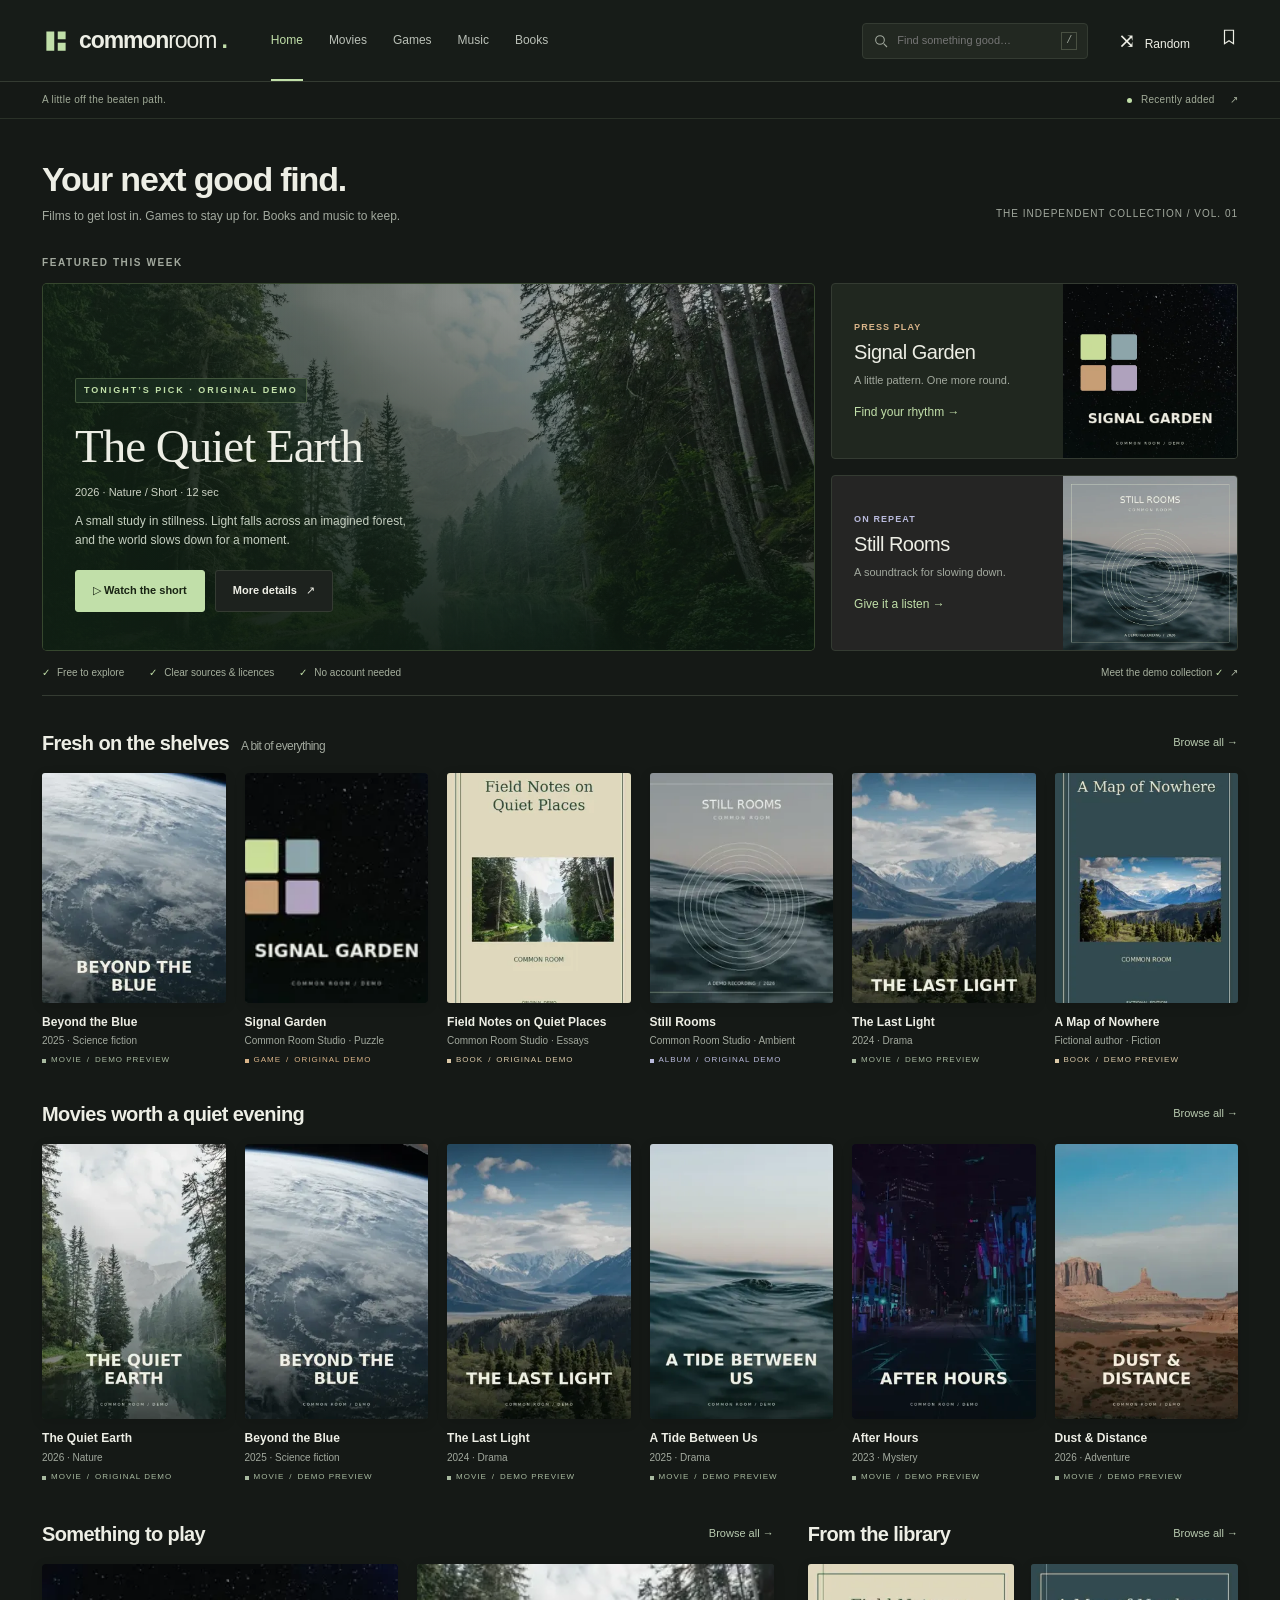
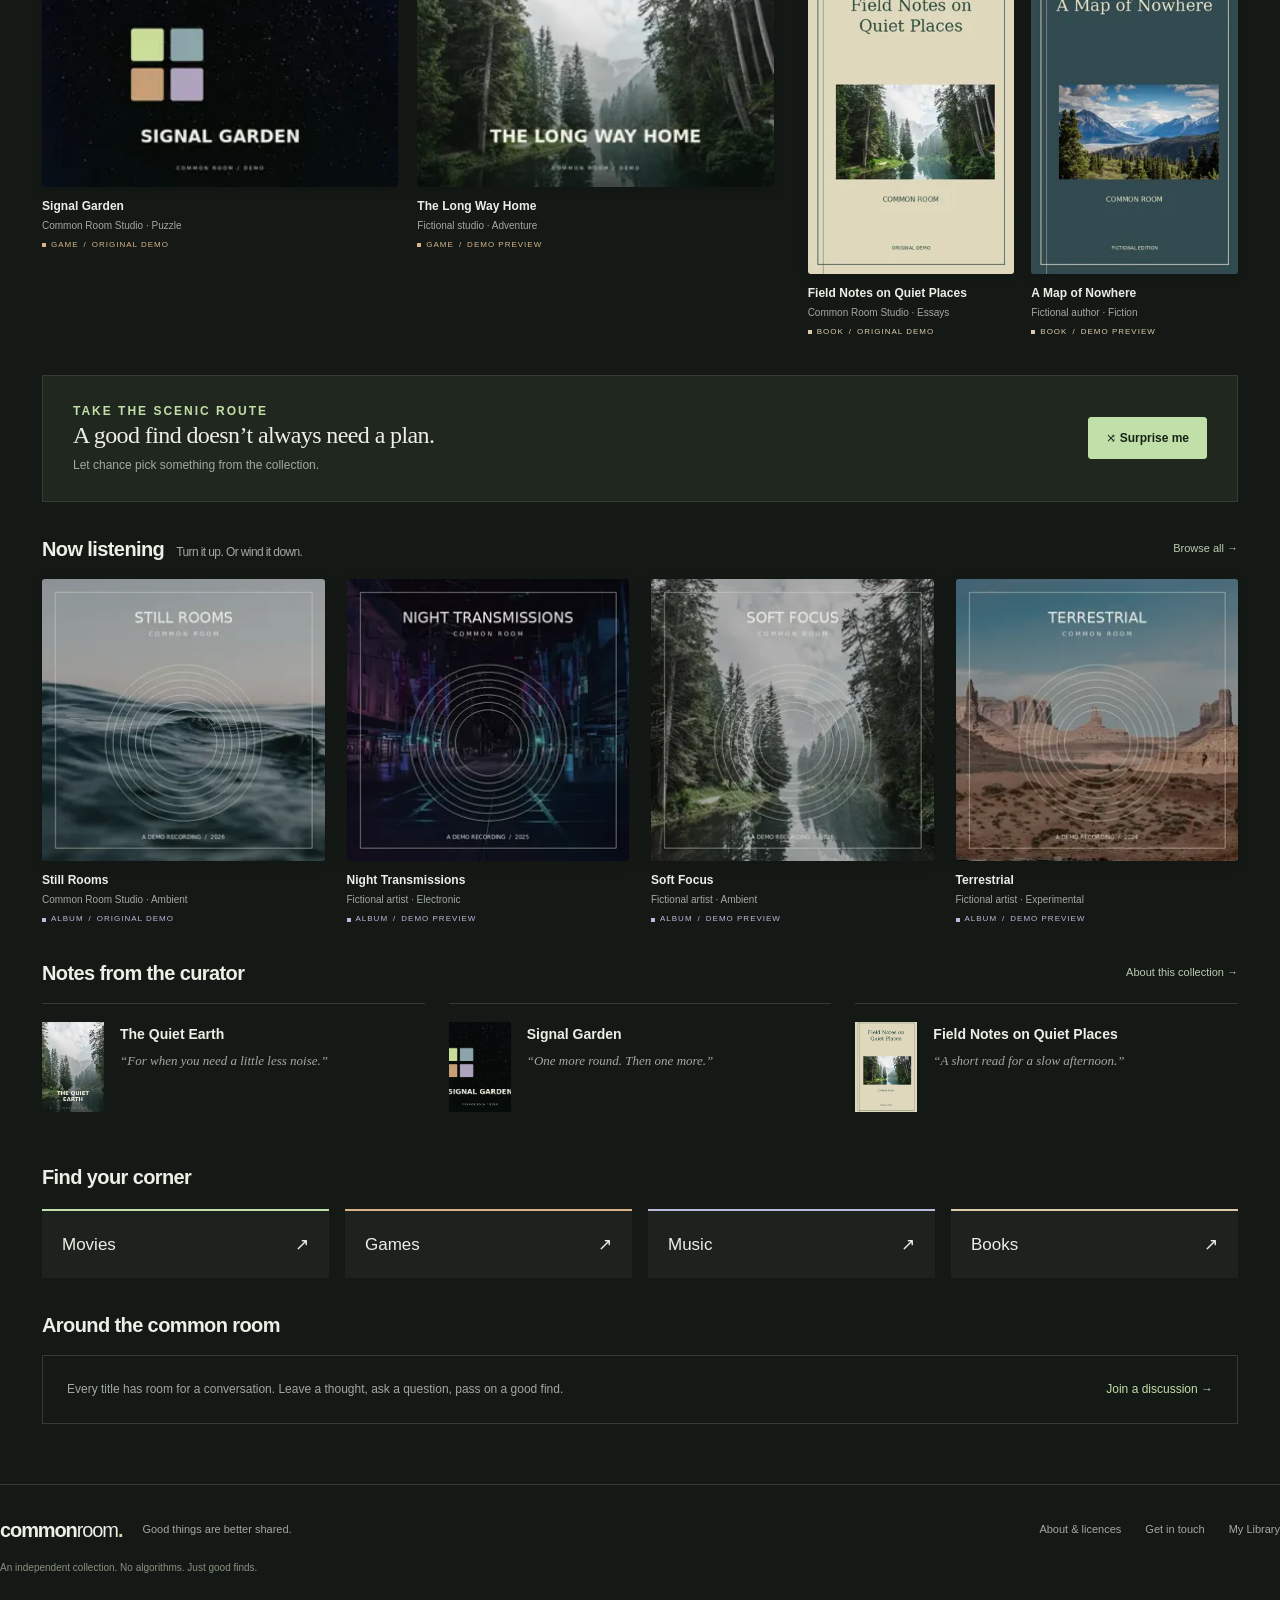
==== index.html @ 0d17df6a "Build The Common Room" ====
<!doctype html>
<html lang="en">
  <head>
    <meta charset="utf-8" />
    <meta name="viewport" content="width=device-width, initial-scale=1" />
    <title>Your next good find. — Common Room</title>
    <meta
      name="description"
      content="An independent collection of openly shareable movies, games, music and books. Browse, read, play, and save your next good find."
    />
    <meta name="theme-color" content="#141815" />
    <meta property="og:type" content="website" />
    <meta property="og:title" content="Your next good find. — Common Room" />
    <meta
      property="og:description"
      content="Good things are better shared. An independent digital collection."
    />
    <link rel="icon" href="/assets/images/favicon.svg" type="image/svg+xml" />
    <link rel="stylesheet" href="/assets/css/base.css" />
    <link rel="stylesheet" href="/assets/css/layout.css" />
    <link rel="stylesheet" href="/assets/css/components.css" />
    <link rel="stylesheet" href="/assets/css/responsive.css" />
    <script type="module" src="/assets/js/app.js"></script>
    <link
      rel="preload"
      as="image"
      href="/assets/images/forest-wide.webp"
      imagesrcset="/assets/images/forest-small.webp 640w, /assets/images/forest-wide.webp 1280w"
      imagesizes="(max-width: 760px) 100vw, 65vw"
    />
  </head>

  <body data-page="home" data-kind="index">
    <a class="skip" href="#main">Skip to content</a>
    <header class="site-header">
      <div class="header-inner">
        <a class="brand" href="/index.html" aria-label="commonroom home">
          <svg viewBox="0 0 32 32" aria-hidden="true">
            <path
              d="M5 5h9v22H5zM18 5h9v9h-9zM18 18h9v9h-9z"
              fill="currentColor"
            />
          </svg>
          <span
            >common<span class="brand-light">room</span>
            <span class="brand-dot">.</span>
          </span></a
        >
        <button
          class="menu-toggle icon-button"
          aria-expanded="false"
          aria-controls="navigation"
          aria-label="Toggle navigation"
        >
          ☰
        </button>
        <nav id="navigation" aria-label="Main navigation">
          <a href="/index.html" aria-current="page">Home</a>
          <a href="/movies.html">Movies</a>
          <a href="/games.html">Games</a>
          <a href="/music.html">Music</a>
          <a href="/books.html">Books</a>
        </nav>
        <form class="header-search" action="/search.html" role="search">
          <label class="sr-only" for="global-search"
            >Search the collection</label
          >
          <svg viewBox="0 0 24 24" aria-hidden="true">
            <circle cx="10.5" cy="10.5" r="6.5" />
            <path d="m16 16 5 5" />
          </svg>
          <input
            id="global-search"
            name="q"
            placeholder="Find something good…"
            type="search"
          />
          <kbd>/</kbd>
        </form>
        <button class="random-header" data-random>
          <span aria-hidden="true">⤨</span> Random
        </button>
        <a class="library-link" href="/library.html" aria-label="My Library"
          ><svg viewBox="0 0 24 24" aria-hidden="true">
            <path d="M6 3h12v18l-6-4-6 4z" /></svg
        ></a>
      </div>
    </header>
    <div class="utility-bar">
      <div>
        <span>A little off the beaten path.</span>
        <a href="/recently-added.html"
          ><span class="live-dot"></span> Recently added
          <span aria-hidden="true">↗</span></a
        >
      </div>
    </div>
    <main id="main" tabindex="-1">
      <div class="initial-state">
        <p class="eyebrow">COMMON ROOM / THE COLLECTION</p>
        <h1>Your next good find.</h1>
        <p class="loading">Opening the shelves…</p>
      </div>
    </main>
    <footer class="site-footer">
      <a class="brand" href="/index.html"
        >common<span class="brand-light">room</span
        ><span class="brand-dot">.</span></a
      >
      <p>Good things are better shared.</p>
      <nav aria-label="Footer">
        <a href="/about.html">About & licences</a>
        <a href="/about.html#contact">Get in touch</a>
        <a href="/library.html">My Library</a>
      </nav>
      <small>An independent collection. No algorithms. Just good finds.</small>
    </footer>
    <div id="audio-dock" hidden></div>
    <div id="toast" role="status" class="toast" hidden></div>
    <noscript>
      <div class="noscript">
        JavaScript is needed to browse the catalogue and use players. You can
        still read <a href="/about.html">About & licences</a> or open the
        <a href="/data/movies.json">catalogue data</a>.
      </div>
    </noscript>
  </body>
</html>
---- assets/css/base.css ----
:root {
  color-scheme: dark;
  --bg: #151916;
  --surface: #1d221e;
  --surface-2: #242b24;
  --ink: #edeee5;
  --muted: #a2a99e;
  --line: #343b32;
  --accent: #c1dfa9;
  --gold: #d8bd83;
  --movie: #c1dfa9;
  --game: #d9b489;
  --book: #dccaa9;
  --music: #b9badc;
  --radius: 4px;
  --space: 24px;
  --duration: 180ms;
  font-family: Arial, Helvetica, sans-serif;
  font-synthesis: none;
}

* {
  box-sizing: border-box;
}

body {
  margin: 0;
  background: var(--bg);
  color: var(--ink);
  font-size: 14px;
  line-height: 1.6;
}

button,
input,
select,
textarea {
  font: inherit;
}

button,
a,
input,
select,
textarea {
  -webkit-tap-highlight-color: transparent;
}

button {
  cursor: pointer;
}

a {
  color: inherit;
  text-decoration: none;
}

a:hover {
  color: var(--accent);
}

button {
  color: inherit;
}

img {
  max-width: 100%;
  display: block;
}

button,
input,
select,
textarea {
  border-radius: var(--radius);
}

button:disabled {
  opacity: 0.5;
  cursor: not-allowed;
}

button:focus-visible,
a:focus-visible,
input:focus-visible,
select:focus-visible,
textarea:focus-visible,
summary:focus-visible {
  outline: 2px solid var(--accent);
  outline-offset: 5px;
}

h1,
h2,
h3,
p {
  margin-top: 0;
}

h1,
h2,
h3 {
  line-height: 1.2;
}

h1 {
  font-size: clamp(32px, 4vw, 49px);
  letter-spacing: -1.7px;
}

h2 {
  font-size: 24px;
  letter-spacing: -0.6px;
}

h3 {
  font-size: 16px;
}

p {
  color: var(--muted);
}

svg {
  width: 20px;
  height: 20px;
  fill: none;
  stroke: currentColor;
  stroke-width: 1.6;
}

button {
  border: 1px solid var(--line);
  background: var(--surface);
  padding: 10px 16px;
}

button:hover {
  border-color: #77836e;
  background: #2c3529;
}

input,
select,
textarea {
  background: #20261f;
  border: 1px solid var(--line);
  color: var(--ink);
  padding: 10px 12px;
  max-width: 100%;
}

textarea {
  resize: vertical;
  min-height: 110px;
}

label {
  font-size: 12px;
  color: var(--muted);
}

[hidden] {
  display: none !important;
}
.sr-only {
  position: absolute;
  width: 1px;
  height: 1px;
  padding: 0;
  margin: -1px;
  overflow: hidden;
  clip: rect(0, 0, 0, 0);
  white-space: nowrap;
  border: 0;
}
.skip {
  position: fixed;
  top: -60px;
  left: 20px;
  background: var(--accent);
  color: var(--bg);
  padding: 12px;
  z-index: 100;
}
.skip:focus {
  top: 10px;
}
.eyebrow {
  font-size: 10px;
  font-weight: 700;
  letter-spacing: 2px;
  color: var(--accent);
  text-transform: uppercase;
  margin-bottom: 12px;
}
.muted {
  color: var(--muted);
}
.meta {
  font-size: 12px;
  color: var(--muted);
}
.button {
  display: inline-flex;
  justify-content: center;
  align-items: center;
  gap: 9px;
  padding: 10px 17px;
  border: 1px solid var(--line);
  border-radius: 3px;
  font-size: 12px;
  font-weight: 600;
  min-height: 42px;
  background: var(--surface);
}
.button:hover {
  background: #34402e;
  color: var(--ink);
}
.primary {
  background: var(--accent);
  color: #182313;
  border-color: var(--accent);
}
.primary:hover {
  background: #d3ebbf;
  color: #182313;
}
.text-link {
  font-size: 12px;
  color: var(--accent);
}
.text-link:hover {
  text-decoration: underline;
}
.badge {
  display: inline-block;
  border: 1px solid #b8d5a544;
  color: #c6d5bb;
  padding: 2px 6px;
  font-size: 9px;
  line-height: 1.5;
  letter-spacing: 0.4px;
  border-radius: 2px;
}
.demo-badge {
  color: #c8bba4;
  border-color: #c8bba444;
}
.empty {
  padding: 65px 20px;
  text-align: center;
  border: 1px dashed var(--line);
}
.empty h1 {
  font-size: 34px;
}
.error {
  color: #edb5a7;
}
.prose {
  max-width: 760px;
  line-height: 1.85;
}
.prose h2 {
  margin-top: 36px;
}
.prose a {
  text-decoration: underline;
  color: var(--accent);
}
.toast {
  position: fixed;
  bottom: 100px;
  left: 50%;
  transform: translateX(-50%);
  padding: 12px 20px;
  background: var(--accent);
  color: #1c2919;
  z-index: 100;
  box-shadow: 0 4px 25px #0005;
  max-width: 90vw;
}
.noscript {
  padding: 20px;
  background: #442e25;
}
.loading {
  animation: breathe 2s ease-in-out infinite;
}
@keyframes breathe {
  50% {
    opacity: 0.5;
  }
}
@media (prefers-reduced-motion: reduce) {
  *,
  *::before,
  *::after {
    animation: none !important;
    transition: none !important;
    scroll-behavior: auto !important;
  }
}
---- assets/css/layout.css ----
.site-header {
  height: 82px;
  border-bottom: 1px solid var(--line);
  background: #171c18;
}
.header-inner {
  max-width: 1400px;
  margin: auto;
  height: 100%;
  padding: 0 42px;
  display: flex;
  align-items: center;
  gap: 30px;
}
.brand {
  display: inline-flex;
  align-items: center;
  font-size: 23px;
  font-weight: 800;
  letter-spacing: -1.1px;
  white-space: nowrap;
  line-height: 1;
}
.brand svg {
  width: 28px;
  height: 28px;
  color: var(--accent);
  stroke: none;
  margin-right: 9px;
}
.brand-light {
  font-weight: 400;
}
.brand-dot {
  color: var(--accent);
}
.header-inner nav {
  display: flex;
  align-items: center;
  gap: 26px;
  height: 100%;
  margin-left: 14px;
}
.header-inner nav a {
  height: 100%;
  display: flex;
  align-items: center;
  position: relative;
  font-size: 12px;
  color: #bac0b7;
}
.header-inner nav a[aria-current] {
  color: var(--accent);
}
.header-inner nav a[aria-current]:after {
  content: "";
  height: 2px;
  background: var(--accent);
  position: absolute;
  bottom: 0;
  left: 0;
  right: 0;
}
.header-search {
  margin-left: auto;
  display: flex;
  align-items: center;
  background: #222821;
  border: 1px solid var(--line);
  height: 36px;
  border-radius: 4px;
  width: 226px;
  padding: 0 10px;
}
.header-search svg {
  width: 16px;
  flex-shrink: 0;
  color: var(--muted);
}
.header-search input {
  padding: 5px 8px;
  border: 0;
  background: none;
  width: 100%;
  font-size: 11px;
  outline-offset: 0;
}
.header-search kbd {
  font-size: 10px;
  border: 1px solid #495042;
  line-height: 16px;
  padding: 0 4px;
  color: var(--muted);
}
.random-header {
  background: none;
  border: 0;
  font-size: 12px;
  padding: 0;
  white-space: nowrap;
}
.random-header span {
  font-size: 21px;
  margin-right: 5px;
}
.library-link svg {
  width: 18px;
}
.menu-toggle {
  display: none;
}
.utility-bar {
  border-bottom: 1px solid #2a3128;
}
.utility-bar > div {
  max-width: 1400px;
  margin: auto;
  padding: 10px 42px;
  display: flex;
  justify-content: space-between;
  font-size: 10px;
  color: #a1ab98;
  letter-spacing: 0.3px;
}
.live-dot {
  display: inline-block;
  width: 5px;
  height: 5px;
  background: var(--accent);
  border-radius: 50%;
  vertical-align: middle;
  margin-right: 6px;
}
.utility-bar a span:last-child {
  margin-left: 12px;
}
main {
  max-width: 1400px;
  margin: auto;
  padding: 40px 42px 60px;
  min-height: 60vh;
}
.home-intro {
  display: flex;
  justify-content: space-between;
  align-items: end;
  margin-bottom: 29px;
}
.home-intro h1 {
  font-size: 34px;
  letter-spacing: -1.2px;
  margin-bottom: 7px;
  font-weight: 600;
}
.home-intro p {
  font-size: 12px;
  margin: 0;
}
.edition {
  font-size: 10px;
  letter-spacing: 1px;
  color: var(--muted);
  padding-bottom: 4px;
}
.section-heading {
  display: flex;
  align-items: center;
  justify-content: space-between;
  margin: 0 0 18px;
  gap: 12px;
}
.section-heading h2 {
  font-size: 20px;
  margin: 0;
}
.section-heading h2 span {
  font-weight: 400;
  color: var(--muted);
  font-size: 12px;
  margin-left: 12px;
}
.section-heading > a {
  font-size: 11px;
  color: #b9cbb0;
  white-space: nowrap;
}
.section-heading > a:hover {
  text-decoration: underline;
}
.feature-heading {
  font-size: 10px;
  text-transform: uppercase;
  letter-spacing: 1.6px;
  font-weight: 600;
  color: var(--muted);
  margin-bottom: 12px;
}
.feature-grid {
  display: grid;
  grid-template-columns: 1.9fr 1fr;
  gap: 16px;
}
.main-feature {
  min-height: 360px;
  position: relative;
  overflow: hidden;
  border-radius: 5px;
  border: 1px solid #4f5d4166;
  background: #263822;
}
.main-feature > img {
  width: 100%;
  height: 100%;
  object-fit: cover;
  position: absolute;
  inset: 0;
  filter: brightness(0.8);
}
.main-feature:after {
  content: "";
  position: absolute;
  inset: 0;
  background:
    linear-gradient(90deg, #102014c9, transparent 95%),
    linear-gradient(0deg, #0b170fe0, transparent 95%);
  pointer-events: none;
}
.feature-copy {
  position: relative;
  z-index: 1;
  padding: 32px;
  max-width: 500px;
  display: flex;
  flex-direction: column;
  align-items: start;
  min-height: 360px;
  justify-content: end;
}
.feature-copy .eyebrow {
  font-size: 9px;
  background: #1b3021bd;
  border: 1px solid #81996d66;
  padding: 4px 8px;
  border-radius: 2px;
  margin-bottom: 15px;
}
.feature-copy h2 {
  font-family: Georgia, serif;
  font-size: 47px;
  font-weight: 400;
  letter-spacing: -1px;
  margin: 0 0 10px;
}
.feature-copy .meta {
  font-size: 11px;
  color: #ccd2c4;
}
.feature-copy p {
  max-width: 340px;
  font-size: 12px;
  color: #c5cfc0;
  margin: 10px 0 20px;
}
.feature-copy .actions {
  display: flex;
  gap: 10px;
}
.feature-copy .button {
  font-size: 11px;
}
.side-features {
  display: grid;
  grid-template-rows: 1fr 1fr;
  gap: 16px;
}
.side-feature {
  display: grid;
  grid-template-columns: 1fr 43%;
  border: 1px solid var(--line);
  overflow: hidden;
  background: #20271f;
  border-radius: 4px;
}
.side-feature > div {
  padding: 24px 22px;
  display: flex;
  flex-direction: column;
  align-items: start;
  justify-content: center;
}
.side-feature img {
  width: 100%;
  height: 100%;
  object-fit: cover;
  max-height: 175px;
}
.side-feature h3 {
  font-size: 20px;
  letter-spacing: -0.5px;
  font-weight: 500;
  margin: 4px 0 8px;
}
.side-feature p {
  font-size: 11px;
  margin: 0 0 13px;
}
.side-feature .eyebrow {
  font-size: 9px;
  letter-spacing: 1.1px;
  margin-bottom: 2px;
}
.side-feature.music {
  background: #252524;
}
.side-feature.music .eyebrow {
  color: var(--music);
}
.side-feature.games .eyebrow {
  color: var(--game);
}
.principle-strip {
  display: flex;
  justify-content: space-between;
  align-items: center;
  padding: 14px 0;
  border-bottom: 1px solid var(--line);
  color: #a6b09e;
  font-size: 10px;
}
.principle-strip div {
  display: flex;
  gap: 25px;
}
.principle-strip span:before {
  content: "✓";
  color: var(--accent);
  margin-right: 7px;
}
.principle-strip a {
  font-size: 10px;
}
.shelf-section {
  margin-top: 35px;
}
.poster-grid {
  display: grid;
  grid-template-columns: repeat(6, minmax(0, 1fr));
  gap: 19px;
}
.mixed-grid {
  display: grid;
  grid-template-columns: repeat(6, minmax(0, 1fr));
  gap: 19px;
}
.home-lower {
  display: grid;
  grid-template-columns: 1.7fr 1fr;
  gap: 34px;
  margin-top: 38px;
}
.home-lower .shelf-section {
  margin-top: 0;
}
.games-grid {
  display: grid;
  grid-template-columns: repeat(2, minmax(0, 1fr));
  gap: 19px;
}
.books-row {
  display: grid;
  grid-template-columns: repeat(2, minmax(0, 1fr));
  gap: 17px;
}
.editorial-strip {
  margin-top: 36px;
  padding: 26px 30px;
  background: #20271e;
  border: 1px solid var(--line);
  display: flex;
  align-items: center;
  justify-content: space-between;
  gap: 24px;
}
.editorial-strip h2 {
  margin-bottom: 6px;
  font-family: Georgia, serif;
  font-weight: 400;
}
.editorial-strip p {
  margin: 0;
  font-size: 12px;
}
.category-links {
  display: grid;
  grid-template-columns: repeat(4, 1fr);
  gap: 16px;
  margin: 20px 0;
}
.category-links a {
  padding: 20px;
  border-top: 2px solid var(--accent);
  background: var(--surface);
  display: flex;
  justify-content: space-between;
  font-size: 17px;
}
.category-links a:nth-child(2) {
  border-color: var(--game);
}
.category-links a:nth-child(3) {
  border-color: var(--music);
}
.category-links a:nth-child(4) {
  border-color: var(--book);
}
.discussion-empty {
  padding: 24px;
  border: 1px solid var(--line);
  display: flex;
  align-items: center;
  justify-content: space-between;
  gap: 20px;
}
.discussion-empty p {
  margin: 0;
  font-size: 12px;
}
.site-footer {
  max-width: 1316px;
  margin: auto;
  border-top: 1px solid var(--line);
  padding: 35px 0 40px;
  display: flex;
  flex-wrap: wrap;
  align-items: center;
  gap: 20px;
}
.site-footer .brand {
  font-size: 20px;
}
.site-footer p {
  margin: 0;
  font-size: 11px;
}
.site-footer nav {
  display: flex;
  gap: 24px;
  margin-left: auto;
  font-size: 11px;
  color: var(--muted);
}
.site-footer small {
  width: 100%;
  font-size: 10px;
  color: #87917f;
}
.page-intro {
  margin: 10px 0 30px;
}
.page-intro h1 {
  margin-bottom: 12px;
}
.page-intro > p:last-child {
  max-width: 640px;
}
.catalogue-feature {
  margin-bottom: 30px;
  min-height: 270px;
}
.catalogue-feature .feature-copy {
  min-height: 270px;
}
.catalogue-feature .feature-copy h2 {
  font-size: 38px;
}
.catalogue-grid {
  display: grid;
  grid-template-columns: repeat(5, minmax(0, 1fr));
  gap: 28px 22px;
}
.catalogue-grid.games {
  grid-template-columns: repeat(3, minmax(0, 1fr));
}
.catalogue-grid.music {
  grid-template-columns: repeat(4, minmax(0, 1fr));
}
.catalogue-grid.books {
  grid-template-columns: repeat(5, minmax(0, 1fr));
}
.filter-panel {
  margin: 24px 0;
}
.filter-panel summary {
  font-size: 13px;
  cursor: pointer;
  margin-bottom: 15px;
}
.filters {
  display: flex;
  flex-wrap: wrap;
  gap: 12px;
  align-items: end;
  padding: 18px;
  background: #1b201b;
  border: 1px solid var(--line);
}
.filters label {
  display: flex;
  flex-direction: column;
  gap: 5px;
  flex: 1;
  min-width: 120px;
}
.filters input,
.filters select {
  width: 100%;
  font-size: 12px;
}
.result-bar {
  display: flex;
  justify-content: space-between;
  align-items: center;
  margin-bottom: 20px;
  font-size: 12px;
  color: var(--muted);
}
.result-bar button {
  padding: 5px 12px;
}
.catalogue-grid.list {
  display: flex;
  flex-direction: column;
  gap: 0;
}
.catalogue-grid.list .card {
  display: grid;
  grid-template-columns: 75px 1fr;
  gap: 20px;
  padding: 14px 0;
  border-bottom: 1px solid var(--line);
}
.catalogue-grid.list .art {
  height: 100px;
  aspect-ratio: auto;
}
.catalogue-grid.list .card-info {
  align-self: center;
}
.catalogue-grid.list .save-button {
  display: none;
}
.initial-state {
  min-height: 100vh;
}
---- assets/css/components.css ----
.card {
  min-width: 0;
  position: relative;
}
.art {
  display: block;
  aspect-ratio: 2/3;
  position: relative;
  overflow: hidden;
  border-radius: 3px;
  background: #293126;
  box-shadow: 0 3px 12px #0002;
}
.art img {
  width: 100%;
  height: 100%;
  object-fit: cover;
  transition:
    transform 0.3s,
    filter 0.3s;
}
.card:hover .art img {
  transform: scale(1.035);
  filter: brightness(1.08);
}
.card .save-button {
  position: absolute;
  right: 8px;
  top: 8px;
  padding: 2px 8px;
  min-height: 30px;
  background: #10170fcc;
  z-index: 1;
  border: 1px solid #bbc5ad55;
  font-size: 18px;
  opacity: 0;
  transition: opacity 0.18s;
}
.card:hover .save-button,
.card:focus-within .save-button,
.card .save-button[aria-pressed="true"] {
  opacity: 1;
}
.card-info {
  padding-top: 11px;
}
.card-info h3 {
  font-size: 12px;
  line-height: 1.4;
  letter-spacing: 0.05px;
  margin: 0 0 3px;
  font-weight: 600;
}
.card-info .meta {
  font-size: 10px;
  margin-bottom: 5px;
}
.card-type {
  font-size: 8px;
  text-transform: uppercase;
  letter-spacing: 1px;
  display: flex;
  align-items: center;
  gap: 5px;
  color: #a8baa0;
}
.card-type:before {
  content: "";
  display: inline-block;
  width: 4px;
  height: 4px;
  background: currentColor;
}
.card.games .art {
  aspect-ratio: 16/10;
}
.card.games .card-type {
  color: var(--game);
}
.card.music .art {
  aspect-ratio: 1;
}
.card.music .card-type {
  color: var(--music);
}
.card.books .card-type {
  color: var(--book);
}
.mixed-grid .art {
  aspect-ratio: 4/5;
}
.mixed-grid .music .art img {
  object-fit: cover;
}
.books-row .art {
  aspect-ratio: 2/3;
}
.curator-grid {
  display: grid;
  grid-template-columns: repeat(3, 1fr);
  gap: 24px;
}
.curator-pick {
  display: grid;
  grid-template-columns: 62px 1fr;
  gap: 16px;
  padding: 18px 0;
  border-top: 1px solid var(--line);
}
.curator-pick img {
  height: 90px;
  width: 62px;
  object-fit: cover;
}
.curator-pick h3 {
  font-size: 14px;
  margin: 4px 0 8px;
}
.curator-pick p {
  font-family: Georgia, serif;
  font-style: italic;
  font-size: 13px;
  margin: 0;
}
.breadcrumb {
  font-size: 11px;
  color: var(--muted);
  margin-bottom: 24px;
}
.detail-hero {
  position: relative;
  padding: 36px;
  display: grid;
  grid-template-columns: 220px 1fr;
  gap: 38px;
  background: #212c21;
  overflow: hidden;
  border: 1px solid var(--line);
}
.detail-backdrop {
  position: absolute;
  inset: 0;
  width: 100%;
  height: 100%;
  object-fit: cover;
  opacity: 0.13;
}
.detail-cover {
  width: 100%;
  position: relative;
  box-shadow: 0 8px 25px #0005;
  border-radius: 3px;
}
.detail-copy {
  position: relative;
  align-self: center;
}
.detail-copy h1 {
  margin-bottom: 12px;
}
.detail-copy > p {
  max-width: 670px;
}
.detail-copy .actions {
  display: flex;
  flex-wrap: wrap;
  gap: 10px;
  margin: 22px 0;
}
.detail-copy .demo-note {
  font-size: 11px;
  max-width: 600px;
}
.detail-body {
  display: grid;
  grid-template-columns: minmax(0, 1fr) 280px;
  gap: 40px;
  margin-top: 36px;
}
.detail-body h2 {
  font-size: 21px;
}
.source-box {
  padding: 22px;
  background: var(--surface);
  border: 1px solid var(--line);
  align-self: start;
}
.source-box h2 {
  font-size: 16px;
}
.source-box dl {
  margin: 0;
}
.source-box dt {
  font-size: 9px;
  letter-spacing: 1px;
  text-transform: uppercase;
  color: var(--muted);
  margin-top: 16px;
}
.source-box dd {
  margin: 3px 0 0;
  font-size: 12px;
  overflow-wrap: anywhere;
}
.source-box a {
  text-decoration: underline;
  color: var(--accent);
}
.metadata {
  display: grid;
  grid-template-columns: repeat(3, 1fr);
  gap: 16px;
  margin: 25px 0;
}
.metadata dt {
  font-size: 10px;
  color: var(--muted);
}
.metadata dd {
  margin: 4px 0;
  font-size: 13px;
}
.media-panel {
  margin: 26px 0;
}
.media-panel video {
  width: 100%;
  background: #080c09;
  max-height: 560px;
}
.media-panel iframe {
  width: 100%;
  height: 530px;
  border: 1px solid var(--line);
  background: #111;
}
.media-panel .media-status {
  margin-top: 8px;
  font-size: 12px;
}
.track-list {
  list-style: none;
  padding: 0;
  margin: 0;
}
.track-list li {
  display: flex;
  align-items: center;
  border-bottom: 1px solid var(--line);
  gap: 14px;
  padding: 13px 0;
}
.track-list button {
  background: none;
  border: 0;
  padding: 5px 8px;
  color: var(--accent);
}
.track-list .duration {
  margin-left: auto;
  color: var(--muted);
  font-size: 12px;
}
.track-list a {
  font-size: 11px;
  color: var(--accent);
}
.gallery {
  display: flex;
  gap: 12px;
  overflow: auto;
  margin: 20px 0;
}
.gallery img {
  max-height: 170px;
  border: 1px solid var(--line);
}
.reader {
  padding: 24px;
  background: #e9e4d7;
  color: #252c23;
  border-radius: 3px;
  margin: 24px 0;
}
.reader.dark {
  background: #20291f;
  color: #e2dfd0;
}
.reader-controls {
  display: flex;
  align-items: center;
  flex-wrap: wrap;
  gap: 8px;
  padding-bottom: 16px;
  border-bottom: 1px solid #9996;
}
.reader-controls button {
  font-size: 11px;
  min-height: 40px;
}
.reader-controls label {
  color: inherit;
  margin-left: 10px;
}
.reader progress {
  display: block;
  width: 100%;
  height: 3px;
  margin: 10px 0;
  accent-color: #667b48;
}
.reader-text {
  font-family: Georgia, serif;
  line-height: 1.9;
  font-size: 18px;
  max-width: 620px;
  margin: 25px auto;
  height: 500px;
  overflow: auto;
  padding: 0 16px;
  white-space: pre-wrap;
  scrollbar-color: #839173 transparent;
}
.comments {
  margin-top: 40px;
  padding-top: 25px;
  border-top: 1px solid var(--line);
}
.comments h2 {
  font-size: 21px;
}
.comments form {
  display: grid;
  gap: 10px;
  margin-top: 20px;
}
.comments form label {
  display: grid;
  gap: 5px;
}
.comments form input {
  max-width: 320px;
}
.comments form button {
  justify-self: start;
}
.comments .trap {
  position: absolute;
  left: -9999px;
}
.comment {
  padding: 18px 0;
  border-bottom: 1px solid var(--line);
}
.comment.reply {
  margin-left: 24px;
  padding-left: 15px;
  border-left: 2px solid var(--line);
}
.comment header {
  display: flex;
  gap: 12px;
  align-items: center;
}
.comment time {
  font-size: 10px;
  color: var(--muted);
}
.comment p {
  white-space: pre-wrap;
  overflow-wrap: anywhere;
  font-size: 13px;
  margin: 10px 0;
}
.comment button {
  font-size: 10px;
  padding: 4px 9px;
  margin-right: 8px;
}
.comment-status {
  font-size: 12px;
}
.audio-dock {
  position: fixed;
  bottom: 0;
  left: 0;
  right: 0;
  background: #212a20;
  border-top: 1px solid #5c6c50;
  z-index: 30;
  display: flex;
  align-items: center;
  gap: 24px;
  padding: 12px max(24px, calc((100vw - 1280px) / 2));
  box-shadow: 0 -8px 25px #0002;
}
.audio-track {
  display: flex;
  gap: 12px;
  align-items: center;
  min-width: 190px;
}
.audio-track img {
  width: 46px;
  height: 46px;
  object-fit: cover;
}
.audio-track strong {
  display: block;
  font-size: 12px;
}
.audio-track small {
  font-size: 10px;
  color: var(--muted);
}
.audio-controls {
  display: flex;
  align-items: center;
  gap: 6px;
}
.audio-controls button {
  padding: 6px 10px;
  border: 0;
  background: none;
}
.audio-controls .play-toggle {
  border: 1px solid #7e9570;
  border-radius: 50%;
  width: 36px;
  height: 36px;
  padding: 0;
}
.audio-progress {
  display: flex;
  gap: 10px;
  align-items: center;
  flex: 1;
}
.audio-progress input {
  padding: 0;
  width: 100%;
  accent-color: var(--accent);
}
.audio-progress span {
  font-size: 10px;
  min-width: 30px;
}
.audio-volume {
  width: 90px;
  accent-color: var(--accent);
  padding: 0;
}
.audio-close {
  background: none;
  border: 0;
  padding: 4px 8px;
}
.equalizer {
  display: flex;
  gap: 2px;
  align-items: center;
  height: 16px;
}
.equalizer i {
  width: 2px;
  height: 4px;
  background: var(--accent);
}
.playing .equalizer i {
  animation: equalize 0.8s ease-in-out infinite alternate;
}
.playing .equalizer i:nth-child(2) {
  animation-delay: 0.3s;
}
.playing .equalizer i:nth-child(3) {
  animation-delay: 0.6s;
}
@keyframes equalize {
  to {
    height: 15px;
  }
}
body:has(.audio-dock:not([hidden])) {
  padding-bottom: 90px;
}
.card.movies .art {
  animation: poster-in 0.45s both;
}
.card.books:hover .art img {
  transform: translateY(-4px);
}
.card.games:hover .art:after {
  content: "";
  position: absolute;
  inset: 0;
  background: repeating-linear-gradient(
    0deg,
    transparent,
    transparent 3px,
    #ffffff09 4px
  );
  pointer-events: none;
}
.card.music:hover .art img {
  transform: scale(1.025) rotate(-1deg);
}
@keyframes poster-in {
  from {
    opacity: 0;
    transform: translateY(8px);
  }
  to {
    opacity: 1;
    transform: none;
  }
}
.mixed-grid .card .art {
  aspect-ratio: 4/5;
}
.mobile-search-link {
  display: none !important;
}
@media (max-width: 760px) {
  .header-inner nav .mobile-search-link {
    display: flex !important;
  }
}

/* Reading paper changes the text colour, but controls retain dark-theme contrast. */
.reader-controls button {
  color: var(--ink);
}
.skip:not(:focus) {
  clip-path: inset(50%);
}
---- assets/css/responsive.css ----
@media (min-width: 1600px) {
  main {
    padding-top: 45px;
  }
  .main-feature,
  .feature-copy {
    min-height: 395px;
  }
  .side-feature img {
    max-height: 193px;
  }
}
@media (max-width: 1200px) {
  .header-inner {
    gap: 19px;
    padding: 0 28px;
  }
  .header-inner nav {
    gap: 18px;
    margin-left: 0;
  }
  .header-search {
    width: 195px;
  }
  .brand {
    font-size: 21px;
  }
  main {
    padding: 32px 28px 50px;
  }
  .utility-bar > div {
    padding-inline: 28px;
  }
  .site-footer {
    margin: 0 28px;
  }
  .feature-grid {
    grid-template-columns: 1.7fr 1fr;
  }
  .side-feature > div {
    padding: 18px;
  }
  .side-feature h3 {
    font-size: 18px;
  }
  .poster-grid,
  .mixed-grid {
    gap: 14px;
  }
  .feature-copy {
    padding: 28px;
  }
  .home-lower {
    gap: 24px;
  }
}
@media (max-width: 1000px) {
  .header-inner {
    gap: 20px;
  }
  .header-search {
    width: 180px;
  }
  .random-header {
    font-size: 0;
  }
  .random-header span {
    font-size: 24px;
    margin: 0;
  }
  .header-inner nav {
    gap: 16px;
  }
  .brand {
    font-size: 19px;
  }
  .brand svg {
    width: 24px;
    margin-right: 6px;
  }
  .library-link {
    display: none;
  }
  .side-feature {
    grid-template-columns: 1fr 36%;
  }
  .side-feature > div {
    padding: 16px;
  }
  .side-feature h3 {
    font-size: 17px;
  }
  .side-feature p {
    font-size: 10px;
  }
  .feature-copy h2 {
    font-size: 41px;
  }
  .poster-grid,
  .mixed-grid {
    grid-template-columns: repeat(6, minmax(0, 1fr));
    gap: 12px;
  }
  .card-info h3 {
    font-size: 11px;
  }
  .card-info .meta {
    font-size: 9px;
  }
  .detail-body {
    grid-template-columns: 1fr 240px;
    gap: 24px;
  }
  .catalogue-grid {
    grid-template-columns: repeat(4, minmax(0, 1fr));
  }
  .audio-dock {
    gap: 13px;
  }
  .audio-track {
    min-width: 165px;
  }
  .audio-volume {
    width: 65px;
  }
  .edition {
    display: none;
  }
}
@media (max-width: 760px) {
  .site-header {
    height: auto;
    min-height: 70px;
  }
  .header-inner {
    min-height: 70px;
    padding: 0 20px;
    gap: 16px;
    flex-wrap: wrap;
  }
  .brand {
    font-size: 22px;
  }
  .menu-toggle {
    display: block;
    margin-left: auto;
    padding: 2px 9px;
    font-size: 21px;
    order: 3;
  }
  .header-inner nav {
    display: none;
    order: 5;
    width: 100%;
    height: auto;
    padding: 0 0 15px;
    justify-content: space-between;
    gap: 10px;
  }
  .header-inner nav.open {
    display: flex;
  }
  .header-inner nav a {
    height: 40px;
    font-size: 13px;
  }
  .header-search {
    margin-left: auto;
    width: 175px;
  }
  .header-search kbd {
    display: none;
  }
  .random-header {
    order: 2;
  }
  .utility-bar > div {
    padding: 9px 20px;
  }
  .utility-bar {
    font-size: 9px;
  }
  main {
    padding: 28px 20px 40px;
  }
  .home-intro {
    margin-bottom: 25px;
  }
  .home-intro h1 {
    font-size: 29px;
  }
  .home-intro p {
    font-size: 11px;
  }
  .feature-grid {
    grid-template-columns: 1fr;
  }
  .main-feature,
  .feature-copy {
    min-height: 345px;
  }
  .feature-copy h2 {
    font-size: 43px;
  }
  .side-features {
    grid-template-columns: 1fr 1fr;
    grid-template-rows: 1fr;
    gap: 12px;
  }
  .side-feature {
    grid-template-columns: 1fr 35%;
  }
  .side-feature > div {
    padding: 16px 12px;
  }
  .side-feature h3 {
    font-size: 16px;
  }
  .side-feature p {
    font-size: 9px;
    margin-bottom: 8px;
  }
  .side-feature .eyebrow {
    font-size: 8px;
    letter-spacing: 0.5px;
  }
  .side-feature .text-link {
    font-size: 10px;
  }
  .side-feature img {
    max-height: 145px;
  }
  .principle-strip {
    font-size: 9px;
  }
  .principle-strip div {
    gap: 13px;
  }
  .principle-strip a {
    display: none;
  }
  .poster-grid,
  .mixed-grid {
    display: flex;
    overflow-x: auto;
    gap: 15px;
    padding-bottom: 12px;
    scroll-snap-type: x proximity;
  }
  .poster-grid .card,
  .mixed-grid .card {
    flex: 0 0 145px;
    scroll-snap-align: start;
  }
  .card .save-button {
    opacity: 1;
  }
  .card-info h3 {
    font-size: 12px;
  }
  .card-info .meta {
    font-size: 10px;
  }
  .home-lower {
    grid-template-columns: 1fr;
  }
  .books-row {
    grid-template-columns: repeat(4, 1fr);
  }
  .books-row .card {
    max-width: 160px;
  }
  .section-heading h2 {
    font-size: 20px;
  }
  .section-heading h2 span {
    font-size: 10px;
  }
  .editorial-strip {
    padding: 22px;
  }
  .editorial-strip .button {
    white-space: nowrap;
  }
  .curator-grid {
    grid-template-columns: 1fr;
  }
  .curator-pick {
    padding: 14px 0;
  }
  .category-links {
    gap: 10px;
  }
  .category-links a {
    padding: 14px;
    font-size: 14px;
  }
  .site-footer {
    margin: 0 20px;
    gap: 15px;
    padding-top: 25px;
  }
  .site-footer nav {
    width: 100%;
    margin: 0;
  }
  .catalogue-grid,
  .catalogue-grid.books {
    grid-template-columns: repeat(3, minmax(0, 1fr));
    gap: 22px 15px;
  }
  .catalogue-grid.games,
  .catalogue-grid.music {
    grid-template-columns: repeat(2, minmax(0, 1fr));
  }
  .detail-hero {
    grid-template-columns: 130px 1fr;
    gap: 22px;
    padding: 22px;
  }
  .detail-copy h1 {
    font-size: 31px;
    letter-spacing: -1px;
  }
  .detail-copy > p {
    font-size: 12px;
  }
  .detail-hero .actions {
    grid-column: 1/-1;
  }
  .detail-body {
    grid-template-columns: 1fr;
  }
  .source-box {
    order: 2;
  }
  .audio-dock {
    flex-wrap: wrap;
    gap: 8px;
    padding: 10px 16px;
  }
  .audio-track {
    flex: 1;
  }
  .audio-progress {
    order: 5;
    flex-basis: 100%;
  }
  .audio-volume {
    width: 60px;
  }
  .audio-controls {
    gap: 1px;
  }
  .audio-close {
    padding: 3px;
  }
  .discussion-empty {
    display: block;
  }
  .discussion-empty a {
    display: inline-block;
    margin-top: 10px;
  }
  body:has(.audio-dock:not([hidden])) {
    padding-bottom: 125px;
  }
}
@media (max-width: 460px) {
  .header-inner {
    padding: 0 16px;
    gap: 12px;
  }
  .brand {
    font-size: 22px;
  }
  .header-search {
    display: none;
  }
  .random-header {
    margin-left: auto;
  }
  .menu-toggle {
    margin-left: 0;
  }
  .utility-bar > div {
    padding-inline: 16px;
  }
  .utility-bar > div > span {
    font-size: 9px;
  }
  main {
    padding: 25px 16px 35px;
  }
  .home-intro h1 {
    font-size: 28px;
  }
  .home-intro p {
    max-width: 280px;
    line-height: 1.7;
  }
  .feature-copy {
    padding: 24px;
  }
  .feature-copy h2 {
    font-size: 39px;
  }
  .main-feature,
  .feature-copy {
    min-height: 350px;
  }
  .side-feature {
    grid-template-columns: 1fr;
  }
  .side-feature img {
    display: none;
  }
  .side-feature > div {
    padding: 16px;
  }
  .side-feature h3 {
    font-size: 18px;
  }
  .side-feature p {
    font-size: 10px;
  }
  .principle-strip div {
    gap: 10px;
    font-size: 8px;
  }
  .principle-strip span:before {
    margin-right: 4px;
  }
  .section-heading h2 {
    font-size: 18px;
  }
  .section-heading h2 span {
    display: none;
  }
  .section-heading > a {
    font-size: 10px;
  }
  .shelf-section {
    margin-top: 28px;
  }
  .games-grid {
    gap: 12px;
  }
  .books-row {
    grid-template-columns: repeat(2, 1fr);
  }
  .editorial-strip {
    flex-direction: column;
    align-items: start;
  }
  .category-links {
    grid-template-columns: 1fr 1fr;
  }
  .site-footer {
    margin-inline: 16px;
  }
  .site-footer > p {
    font-size: 10px;
  }
  .catalogue-grid,
  .catalogue-grid.books {
    grid-template-columns: repeat(2, minmax(0, 1fr));
  }
  .catalogue-grid.games {
    grid-template-columns: 1fr;
  }
  .filters {
    padding: 12px;
    gap: 10px;
  }
  .filters label {
    min-width: 110px;
  }
  .detail-hero {
    grid-template-columns: 85px 1fr;
    padding: 16px;
    gap: 16px;
  }
  .detail-cover {
    align-self: start;
  }
  .detail-copy h1 {
    font-size: 26px;
  }
  .detail-copy .meta {
    font-size: 10px;
  }
  .detail-copy > p {
    font-size: 11px;
  }
  .detail-copy .actions {
    margin-left: -101px;
    margin-top: 22px;
  }
  .detail-copy .demo-note {
    margin-left: -101px;
  }
  .metadata {
    grid-template-columns: 1fr 1fr;
  }
  .reader {
    padding: 12px;
  }
  .reader-text {
    padding: 0 6px;
    height: 420px;
  }
  .audio-volume {
    display: none;
  }
  .audio-track {
    min-width: 130px;
  }
  .audio-track img {
    width: 34px;
    height: 34px;
  }
  .audio-track strong {
    font-size: 11px;
  }
  .audio-track small {
    font-size: 9px;
  }
  .audio-controls button {
    padding: 5px 7px;
  }
  .feature-copy .actions {
    gap: 8px;
  }
  .button {
    padding: 10px 13px;
  }
  .page-intro h1 {
    font-size: 35px;
  }
}
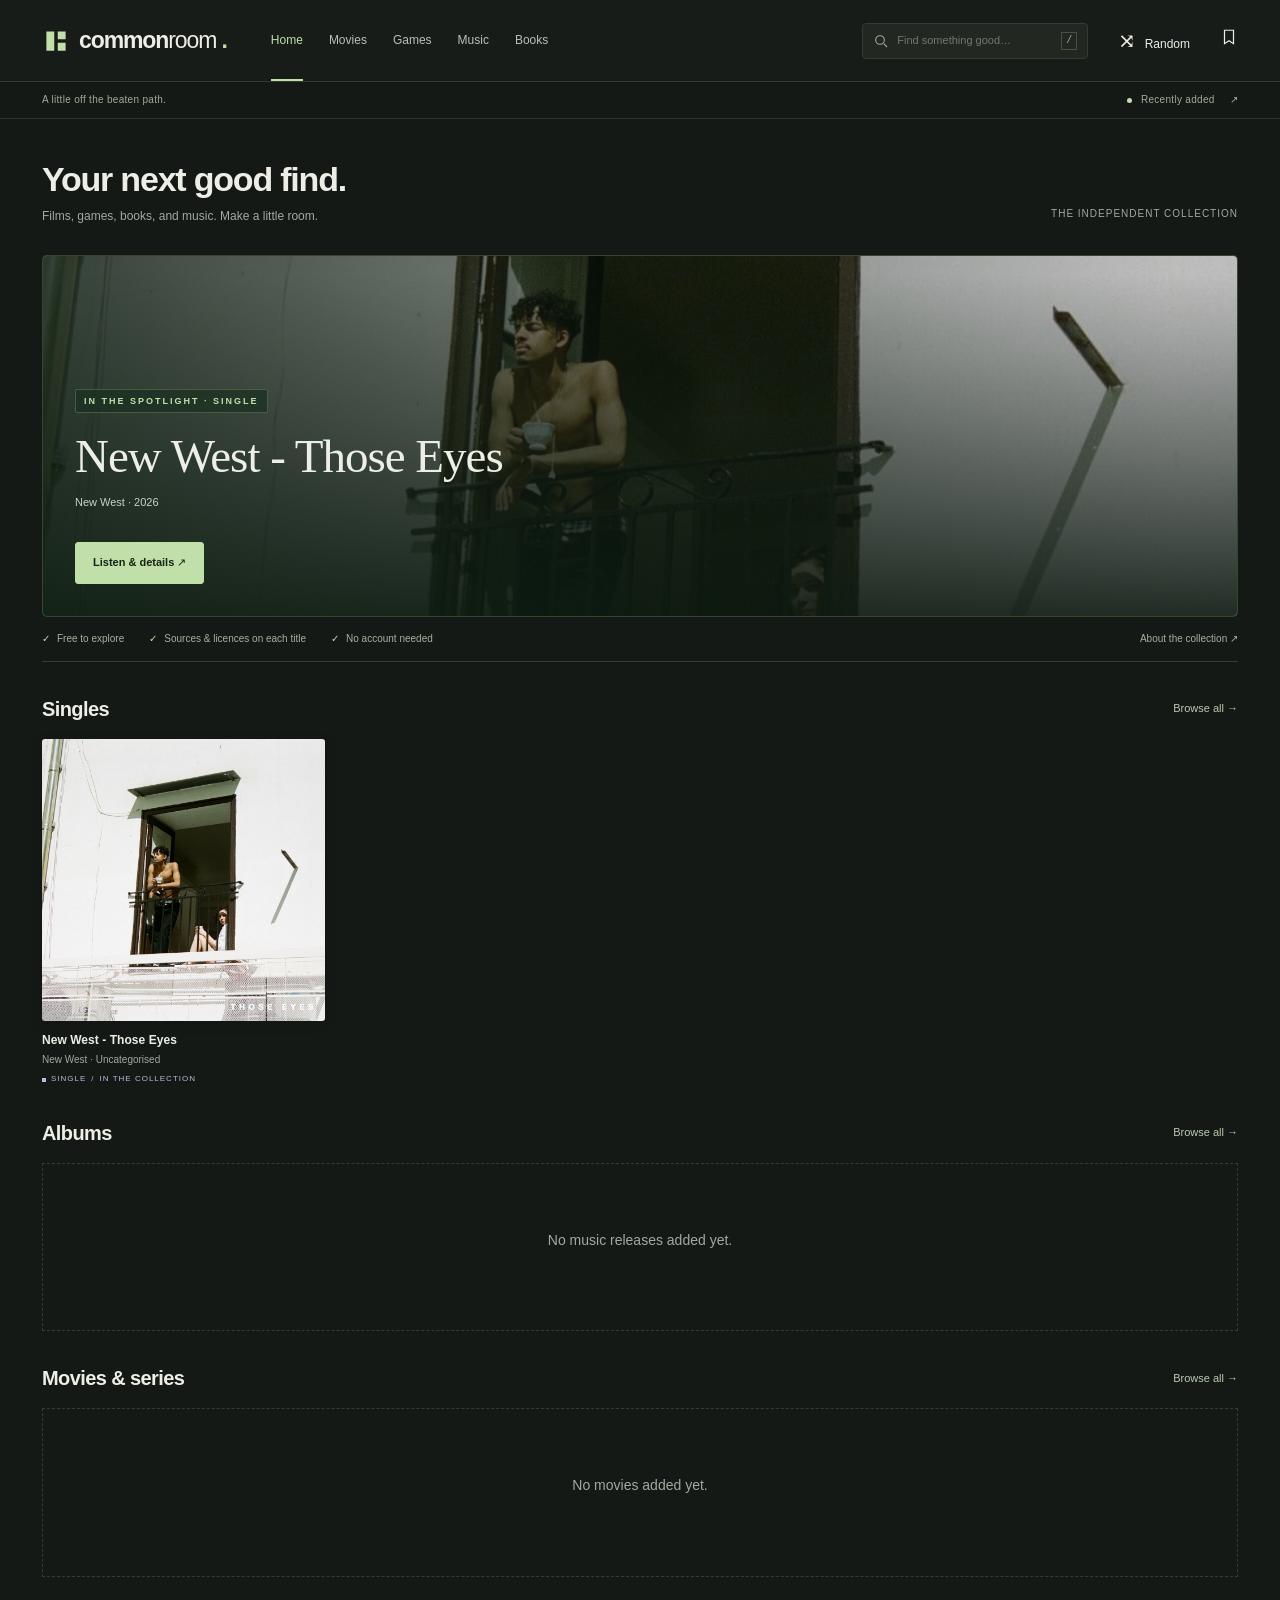
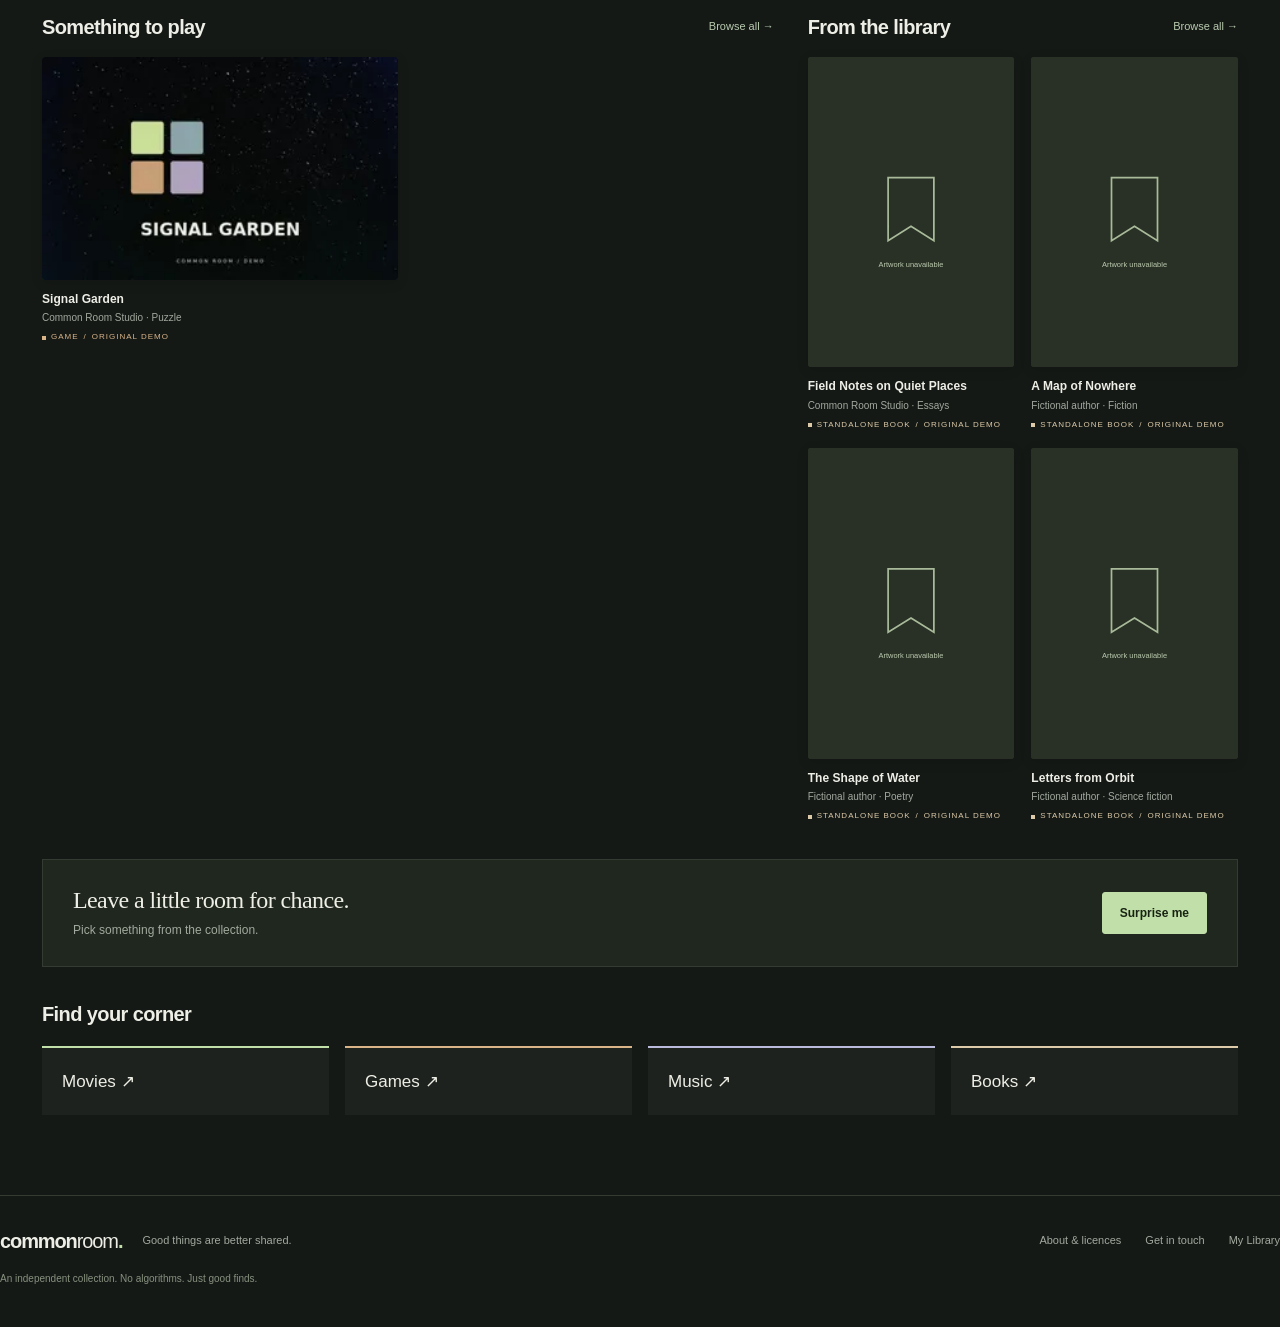
==== commit d846355c: "Media playback fix" ====
--- a/index.html
+++ b/index.html
@@ -21,13 +21,6 @@
     <link rel="stylesheet" href="/assets/css/components.css" />
     <link rel="stylesheet" href="/assets/css/responsive.css" />
     <script type="module" src="/assets/js/app.js"></script>
-    <link
-      rel="preload"
-      as="image"
-      href="/assets/images/forest-wide.webp"
-      imagesrcset="/assets/images/forest-small.webp 640w, /assets/images/forest-wide.webp 1280w"
-      imagesizes="(max-width: 760px) 100vw, 65vw"
-    />
   </head>
 
   <body data-page="home" data-kind="index">
--- a/assets/css/components.css
+++ b/assets/css/components.css
@@ -535,3 +535,48 @@
 .skip:not(:focus) {
   clip-path: inset(50%);
 }
+.collection-links {
+  display: flex;
+  gap: 10px;
+  flex-wrap: wrap;
+  margin: 24px 0;
+}
+#collection-intro {
+  padding: 24px;
+  background: var(--surface);
+  border-left: 3px solid var(--accent);
+  margin: 24px 0;
+}
+.collection-order {
+  border-top: 1px solid var(--line);
+  padding: 24px 0;
+  margin-top: 24px;
+}
+.collection-order ol {
+  padding: 0;
+  list-style: none;
+}
+.collection-order li {
+  display: flex;
+  gap: 20px;
+  padding: 12px 0;
+  border-bottom: 1px solid var(--line);
+}
+.collection-order li span {
+  color: var(--muted);
+  font-size: 12px;
+  min-width: 90px;
+}
+.collection-order a[aria-current] {
+  color: var(--accent);
+  font-weight: bold;
+}
+.catalogue-grid.list > div {
+  width: 100%;
+}
+@media (max-width: 460px) {
+  .collection-order li {
+    flex-direction: column;
+    gap: 2px;
+  }
+}
